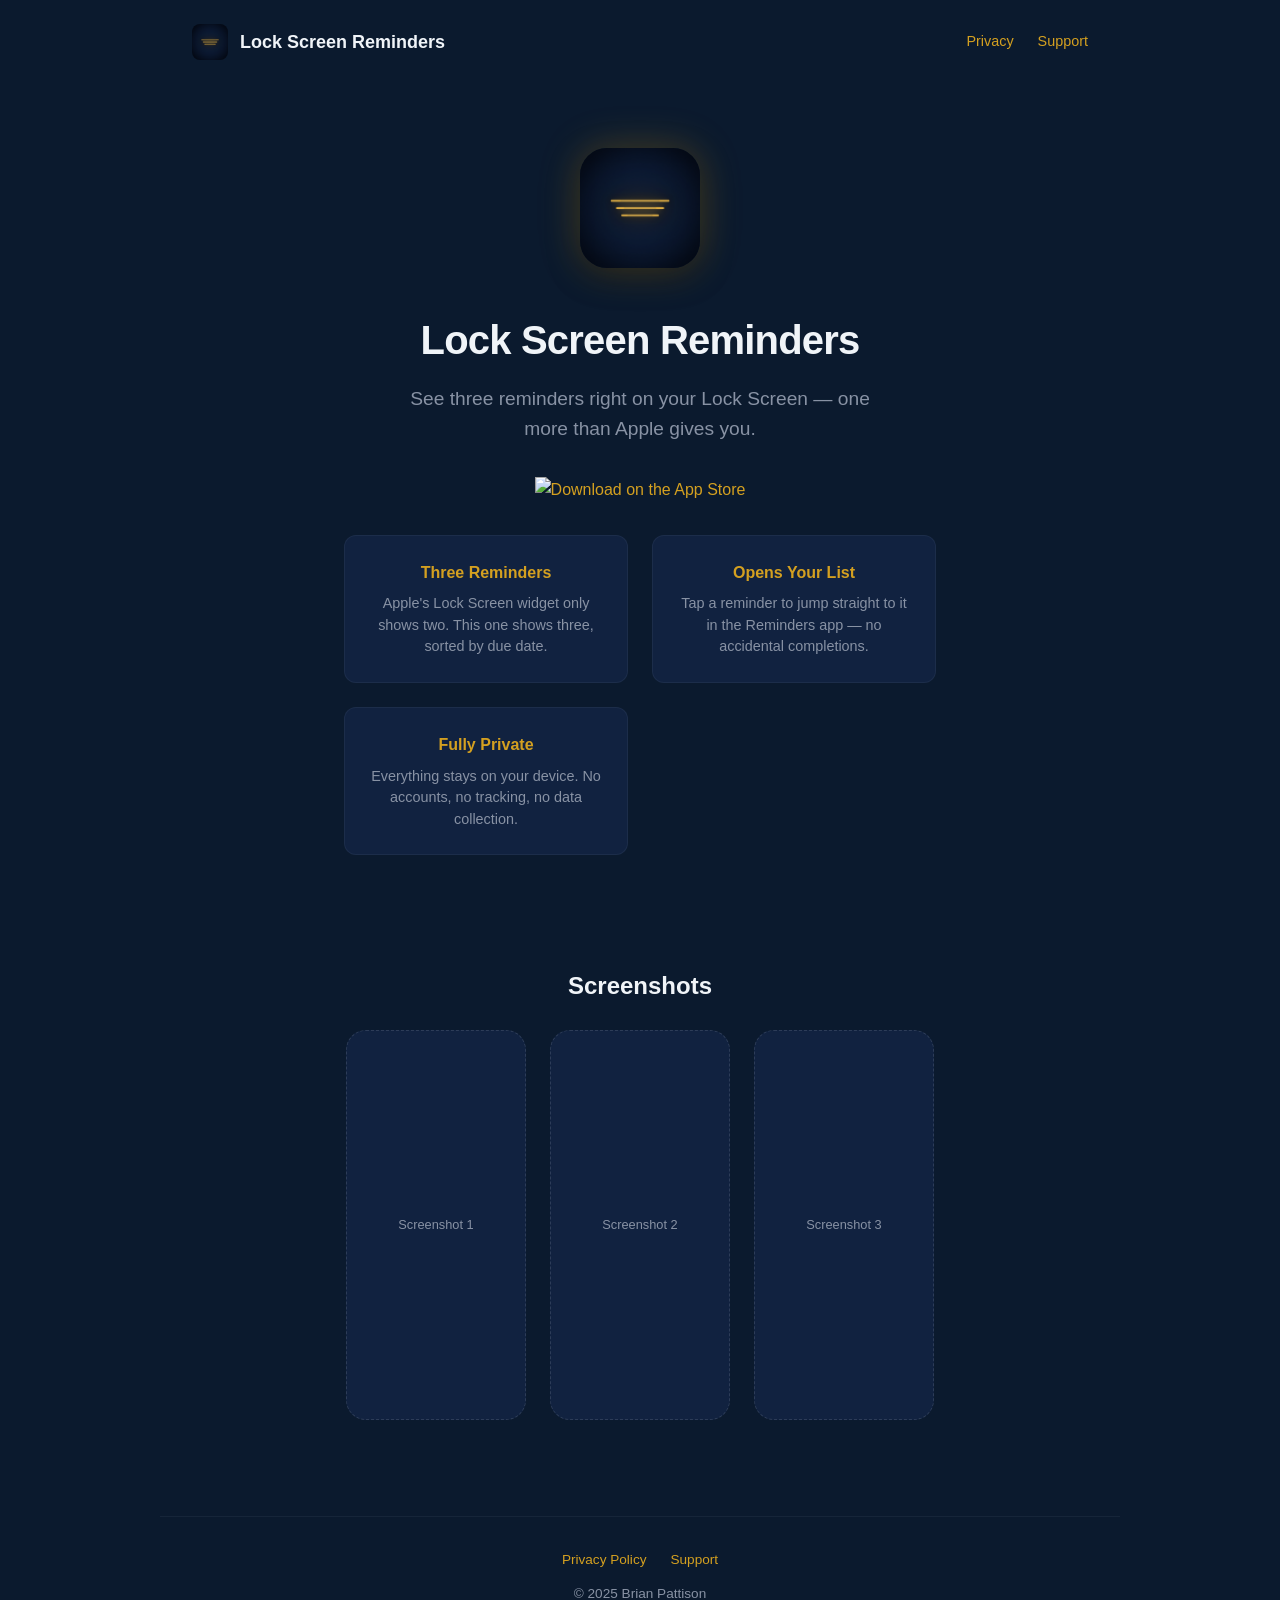
==== docs/index.html @ 913a4e99 "Move website to docs/" ====
<!DOCTYPE html>
<html lang="en">
<head>
  <meta charset="UTF-8">
  <meta name="viewport" content="width=device-width, initial-scale=1.0">
  <title>Lock Screen Reminders</title>
  <meta name="description" content="See three reminders on your Lock Screen. A simple iOS widget that shows more than Apple's default.">
  <link rel="stylesheet" href="style.css">
  <link rel="icon" href="icon.png" type="image/png">
</head>
<body>
  <header>
    <a href="/" class="logo">
      <img src="icon.png" alt="Lock Screen Reminders icon">
      Lock Screen Reminders
    </a>
    <nav>
      <a href="privacy.html">Privacy</a>
      <a href="https://github.com/brianpattison/lock-screen-reminders-app/issues">Support</a>
    </nav>
  </header>

  <main>
    <section class="hero">
      <img src="icon.png" alt="Lock Screen Reminders icon" class="app-icon">
      <h1>Lock Screen Reminders</h1>
      <p class="tagline">See three reminders right on your Lock Screen &mdash; one more than Apple gives you.</p>
      <!-- TODO: Replace with actual App Store link -->
      <a href="https://apps.apple.com/app/lock-screen-reminders/id000000000" class="app-store-badge">
        <img src="https://developer.apple.com/assets/elements/badges/download-on-the-app-store.svg" alt="Download on the App Store">
      </a>

      <div class="features">
        <div class="feature">
          <h3>Three Reminders</h3>
          <p>Apple's Lock Screen widget only shows two. This one shows three, sorted by due date.</p>
        </div>
        <div class="feature">
          <h3>Opens Your List</h3>
          <p>Tap a reminder to jump straight to it in the Reminders app &mdash; no accidental completions.</p>
        </div>
        <div class="feature">
          <h3>Fully Private</h3>
          <p>Everything stays on your device. No accounts, no tracking, no data collection.</p>
        </div>
      </div>
    </section>

    <section class="screenshots">
      <h2>Screenshots</h2>
      <div class="screenshot-grid">
        <!-- TODO: Replace with actual screenshots -->
        <div class="screenshot-placeholder">Screenshot 1</div>
        <div class="screenshot-placeholder">Screenshot 2</div>
        <div class="screenshot-placeholder">Screenshot 3</div>
      </div>
    </section>
  </main>

  <footer>
    <div class="links">
      <a href="privacy.html">Privacy Policy</a>
      <a href="https://github.com/brianpattison/lock-screen-reminders-app/issues">Support</a>
    </div>
    <p>&copy; 2025 Brian Pattison</p>
  </footer>
</body>
</html>
---- docs/style.css ----
:root {
  --navy: #0b1a2e;
  --navy-light: #112240;
  --gold: #d4a020;
  --gold-light: #e8b84a;
  --gold-glow: rgba(212, 160, 32, 0.3);
  --text: #ccd6e0;
  --text-muted: #8892a4;
  --white: #f0f4f8;
}

* {
  margin: 0;
  padding: 0;
  box-sizing: border-box;
}

html {
  scroll-behavior: smooth;
}

body {
  font-family: -apple-system, BlinkMacSystemFont, "SF Pro Display", "Segoe UI", Roboto, Helvetica, Arial, sans-serif;
  background: var(--navy);
  color: var(--text);
  line-height: 1.6;
  min-height: 100vh;
}

a {
  color: var(--gold);
  text-decoration: none;
  transition: color 0.2s;
}

a:hover {
  color: var(--gold-light);
}

/* Header */
header {
  padding: 1.5rem 2rem;
  display: flex;
  justify-content: space-between;
  align-items: center;
  max-width: 960px;
  margin: 0 auto;
}

.logo {
  display: flex;
  align-items: center;
  gap: 0.75rem;
  font-size: 1.125rem;
  font-weight: 600;
  color: var(--white);
}

.logo img {
  width: 36px;
  height: 36px;
  border-radius: 8px;
}

nav {
  display: flex;
  gap: 1.5rem;
  font-size: 0.9rem;
}

/* Hero */
.hero {
  text-align: center;
  padding: 4rem 2rem 3rem;
  max-width: 720px;
  margin: 0 auto;
}

.hero .app-icon {
  width: 120px;
  height: 120px;
  border-radius: 27px;
  margin-bottom: 2rem;
  box-shadow: 0 0 40px var(--gold-glow), 0 8px 32px rgba(0, 0, 0, 0.4);
}

.hero h1 {
  font-size: 2.5rem;
  font-weight: 700;
  color: var(--white);
  margin-bottom: 0.75rem;
  letter-spacing: -0.02em;
}

.hero .tagline {
  font-size: 1.2rem;
  color: var(--text-muted);
  margin-bottom: 2rem;
  max-width: 480px;
  margin-left: auto;
  margin-right: auto;
}

.app-store-badge {
  display: inline-block;
  transition: opacity 0.2s;
}

.app-store-badge:hover {
  opacity: 0.85;
}

.app-store-badge img {
  height: 54px;
}

/* Features */
.features {
  display: grid;
  grid-template-columns: repeat(auto-fit, minmax(240px, 1fr));
  gap: 1.5rem;
  max-width: 820px;
  margin: 2rem auto 0;
  padding: 0 2rem;
}

.feature {
  background: var(--navy-light);
  border: 1px solid rgba(204, 214, 224, 0.06);
  border-radius: 12px;
  padding: 1.5rem;
}

.feature h3 {
  color: var(--gold);
  font-size: 1rem;
  font-weight: 600;
  margin-bottom: 0.5rem;
}

.feature p {
  font-size: 0.9rem;
  color: var(--text-muted);
  line-height: 1.5;
}

/* Screenshots */
.screenshots {
  text-align: center;
  padding: 4rem 2rem;
  max-width: 820px;
  margin: 0 auto;
}

.screenshots h2 {
  font-size: 1.5rem;
  color: var(--white);
  margin-bottom: 1.5rem;
}

.screenshot-grid {
  display: flex;
  justify-content: center;
  gap: 1.5rem;
  flex-wrap: wrap;
}

.screenshot-placeholder {
  width: 180px;
  height: 390px;
  background: var(--navy-light);
  border: 1px dashed rgba(204, 214, 224, 0.15);
  border-radius: 20px;
  display: flex;
  align-items: center;
  justify-content: center;
  color: var(--text-muted);
  font-size: 0.8rem;
}

/* Footer */
footer {
  text-align: center;
  padding: 2rem;
  border-top: 1px solid rgba(204, 214, 224, 0.06);
  font-size: 0.85rem;
  color: var(--text-muted);
  max-width: 960px;
  margin: 2rem auto 0;
}

footer .links {
  display: flex;
  justify-content: center;
  gap: 1.5rem;
  margin-bottom: 0.75rem;
}

/* Privacy Policy Page */
.page {
  max-width: 680px;
  margin: 0 auto;
  padding: 2rem 2rem 4rem;
}

.page h1 {
  font-size: 2rem;
  color: var(--white);
  margin-bottom: 0.5rem;
}

.page .updated {
  color: var(--text-muted);
  font-size: 0.9rem;
  margin-bottom: 2rem;
}

.page h2 {
  font-size: 1.25rem;
  color: var(--white);
  margin-top: 2rem;
  margin-bottom: 0.5rem;
}

.page p,
.page ul {
  margin-bottom: 1rem;
  font-size: 0.95rem;
  color: var(--text);
}

.page ul {
  padding-left: 1.5rem;
}

.page li {
  margin-bottom: 0.35rem;
}

/* Responsive */
@media (max-width: 600px) {
  .hero h1 {
    font-size: 1.75rem;
  }

  .hero .tagline {
    font-size: 1rem;
  }

  header {
    flex-direction: column;
    gap: 1rem;
  }

  .screenshot-placeholder {
    width: 140px;
    height: 303px;
  }
}
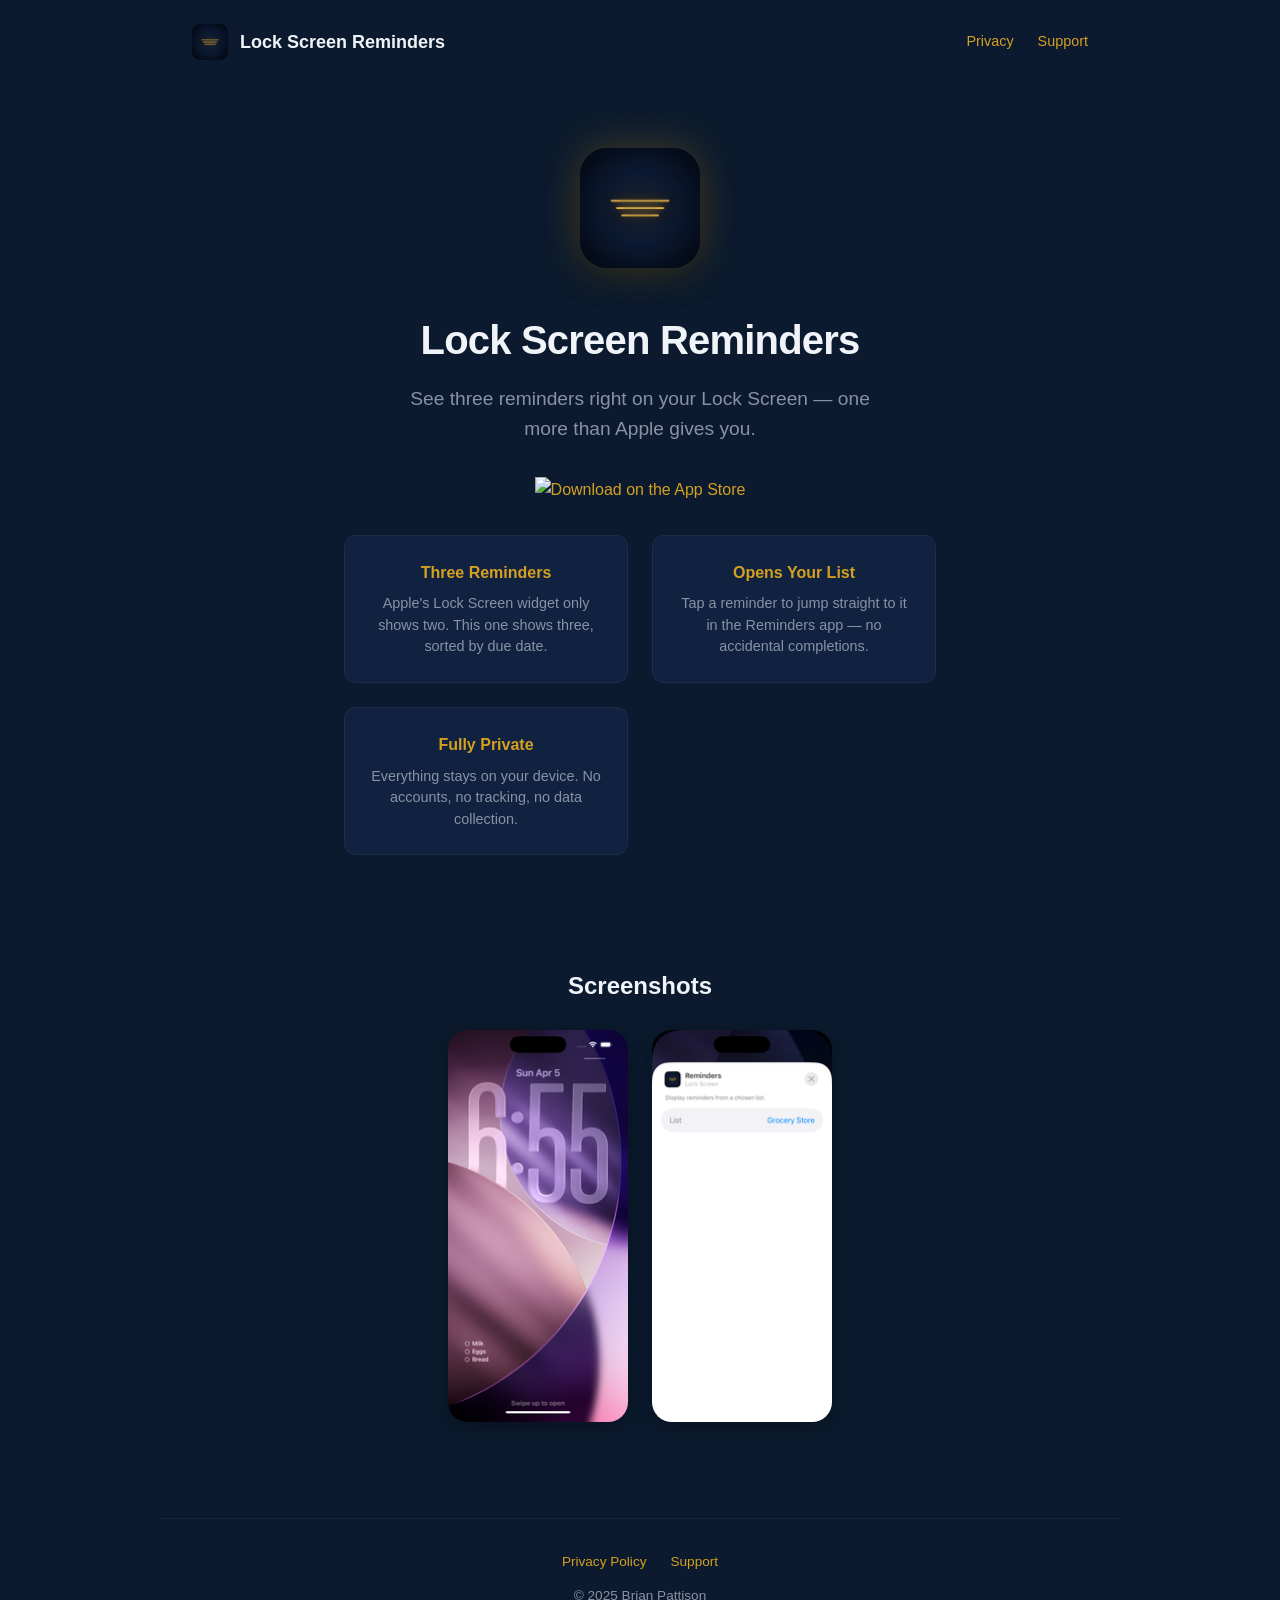
==== commit 8847e57a: "Add screenshots" ====
--- a/docs/index.html
+++ b/docs/index.html
@@ -49,10 +49,12 @@
     <section class="screenshots">
       <h2>Screenshots</h2>
       <div class="screenshot-grid">
-        <!-- TODO: Replace with actual screenshots -->
-        <div class="screenshot-placeholder">Screenshot 1</div>
-        <div class="screenshot-placeholder">Screenshot 2</div>
-        <div class="screenshot-placeholder">Screenshot 3</div>
+        <a href="screenshot-lock-screen.png" class="screenshot-link">
+          <img src="screenshot-lock-screen-thumb.png" alt="Lock Screen with Reminders Widget showing grocery list items" class="screenshot-img">
+        </a>
+        <a href="screenshot-list-selection.png" class="screenshot-link">
+          <img src="screenshot-list-selection-thumb.png" alt="Widget configuration screen with Grocery Store list selected" class="screenshot-img">
+        </a>
       </div>
     </section>
   </main>
--- a/docs/style.css
+++ b/docs/style.css
@@ -165,17 +165,24 @@
   flex-wrap: wrap;
 }
 
-.screenshot-placeholder {
+.screenshot-link {
+  display: block;
   width: 180px;
-  height: 390px;
-  background: var(--navy-light);
-  border: 1px dashed rgba(204, 214, 224, 0.15);
   border-radius: 20px;
-  display: flex;
-  align-items: center;
-  justify-content: center;
-  color: var(--text-muted);
-  font-size: 0.8rem;
+  overflow: hidden;
+  transition: transform 0.2s, box-shadow 0.2s;
+  box-shadow: 0 4px 20px rgba(0, 0, 0, 0.3);
+}
+
+.screenshot-link:hover {
+  transform: scale(1.03);
+  box-shadow: 0 8px 30px rgba(0, 0, 0, 0.5);
+}
+
+.screenshot-img {
+  width: 100%;
+  height: auto;
+  display: block;
 }
 
 /* Footer */
@@ -252,8 +259,7 @@
     gap: 1rem;
   }
 
-  .screenshot-placeholder {
+  .screenshot-link {
     width: 140px;
-    height: 303px;
-  }
-}
+  }
+}
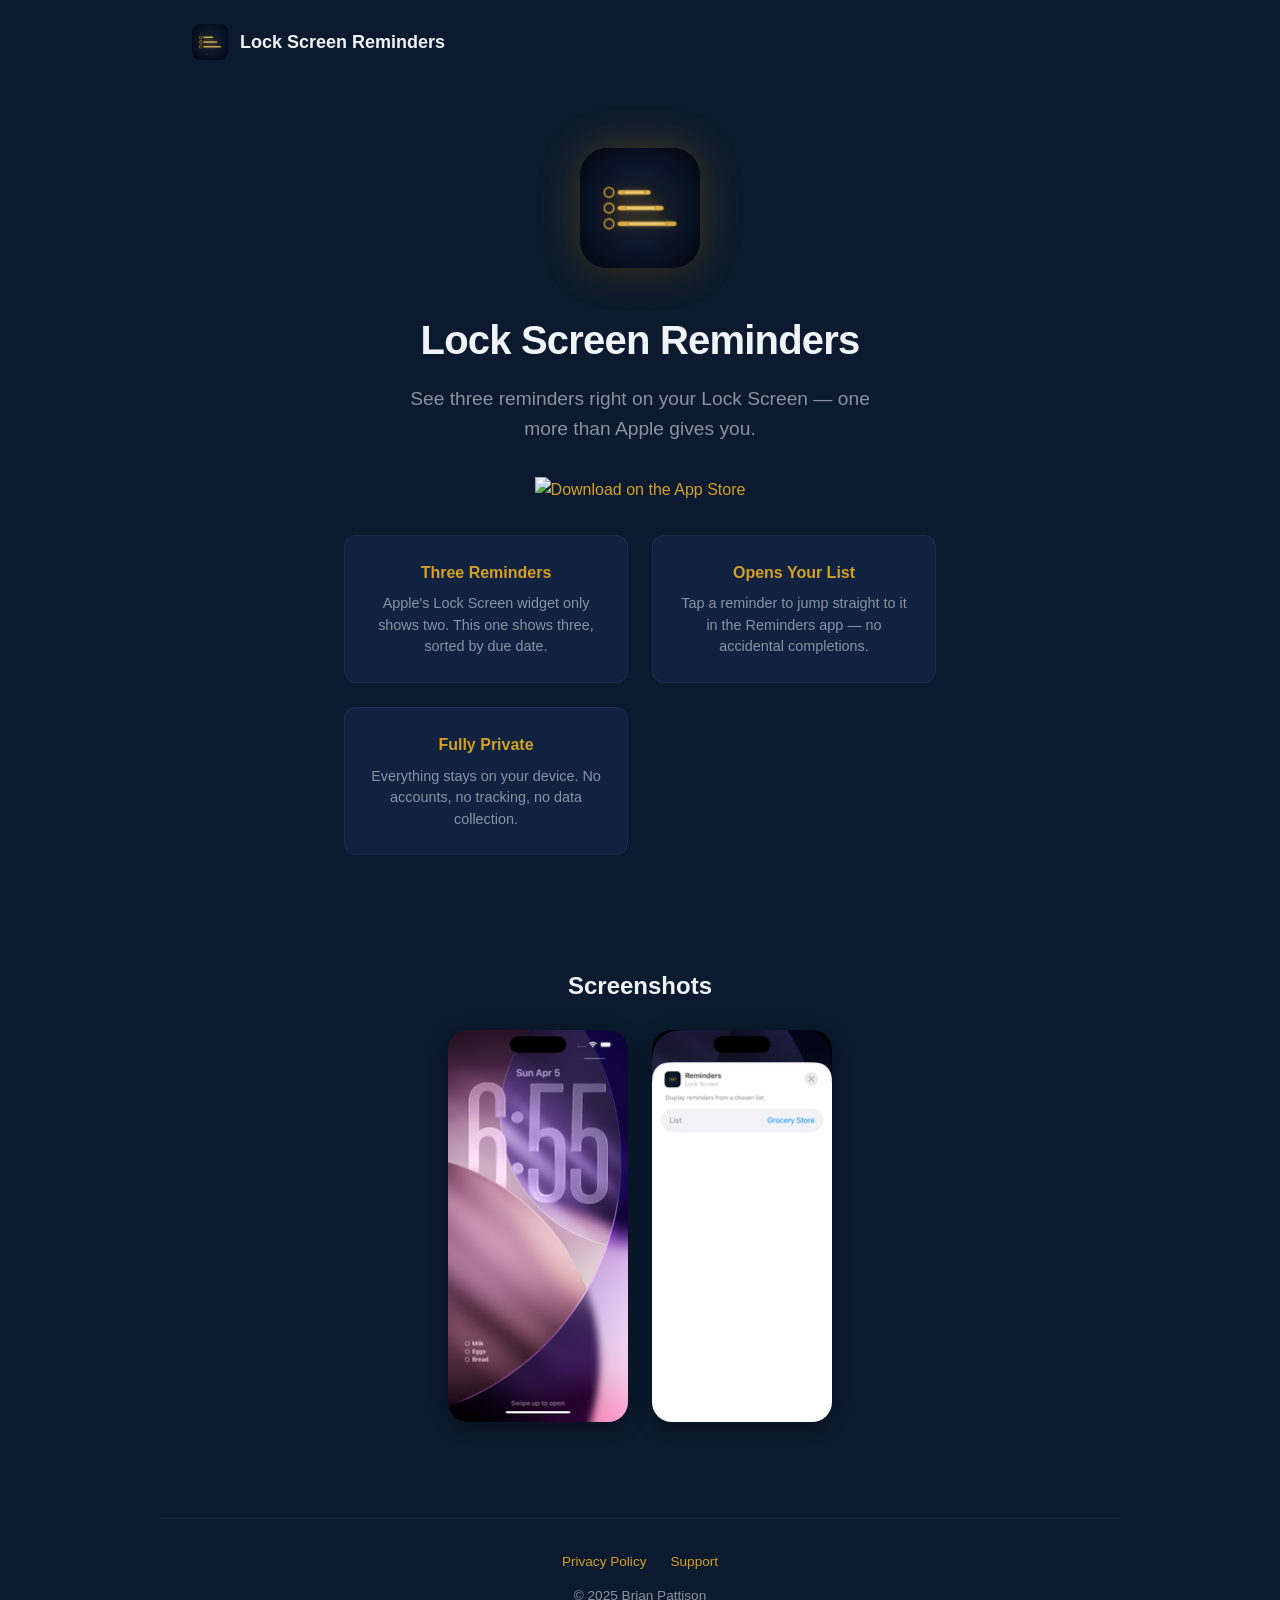
==== commit f05295de: "Add support page and update site nav links Co-Authored-By: Claude Opus 4.6 (1M context) <noreply@ant" ====
--- a/docs/index.html
+++ b/docs/index.html
@@ -14,10 +14,6 @@
       <img src="icon.png" alt="Lock Screen Reminders icon">
       Lock Screen Reminders
     </a>
-    <nav>
-      <a href="privacy.html">Privacy</a>
-      <a href="https://github.com/brianpattison/lock-screen-reminders-app/issues">Support</a>
-    </nav>
   </header>
 
   <main>
@@ -62,7 +58,7 @@
   <footer>
     <div class="links">
       <a href="privacy.html">Privacy Policy</a>
-      <a href="https://github.com/brianpattison/lock-screen-reminders-app/issues">Support</a>
+      <a href="support.html">Support</a>
     </div>
     <p>&copy; 2025 Brian Pattison</p>
   </footer>
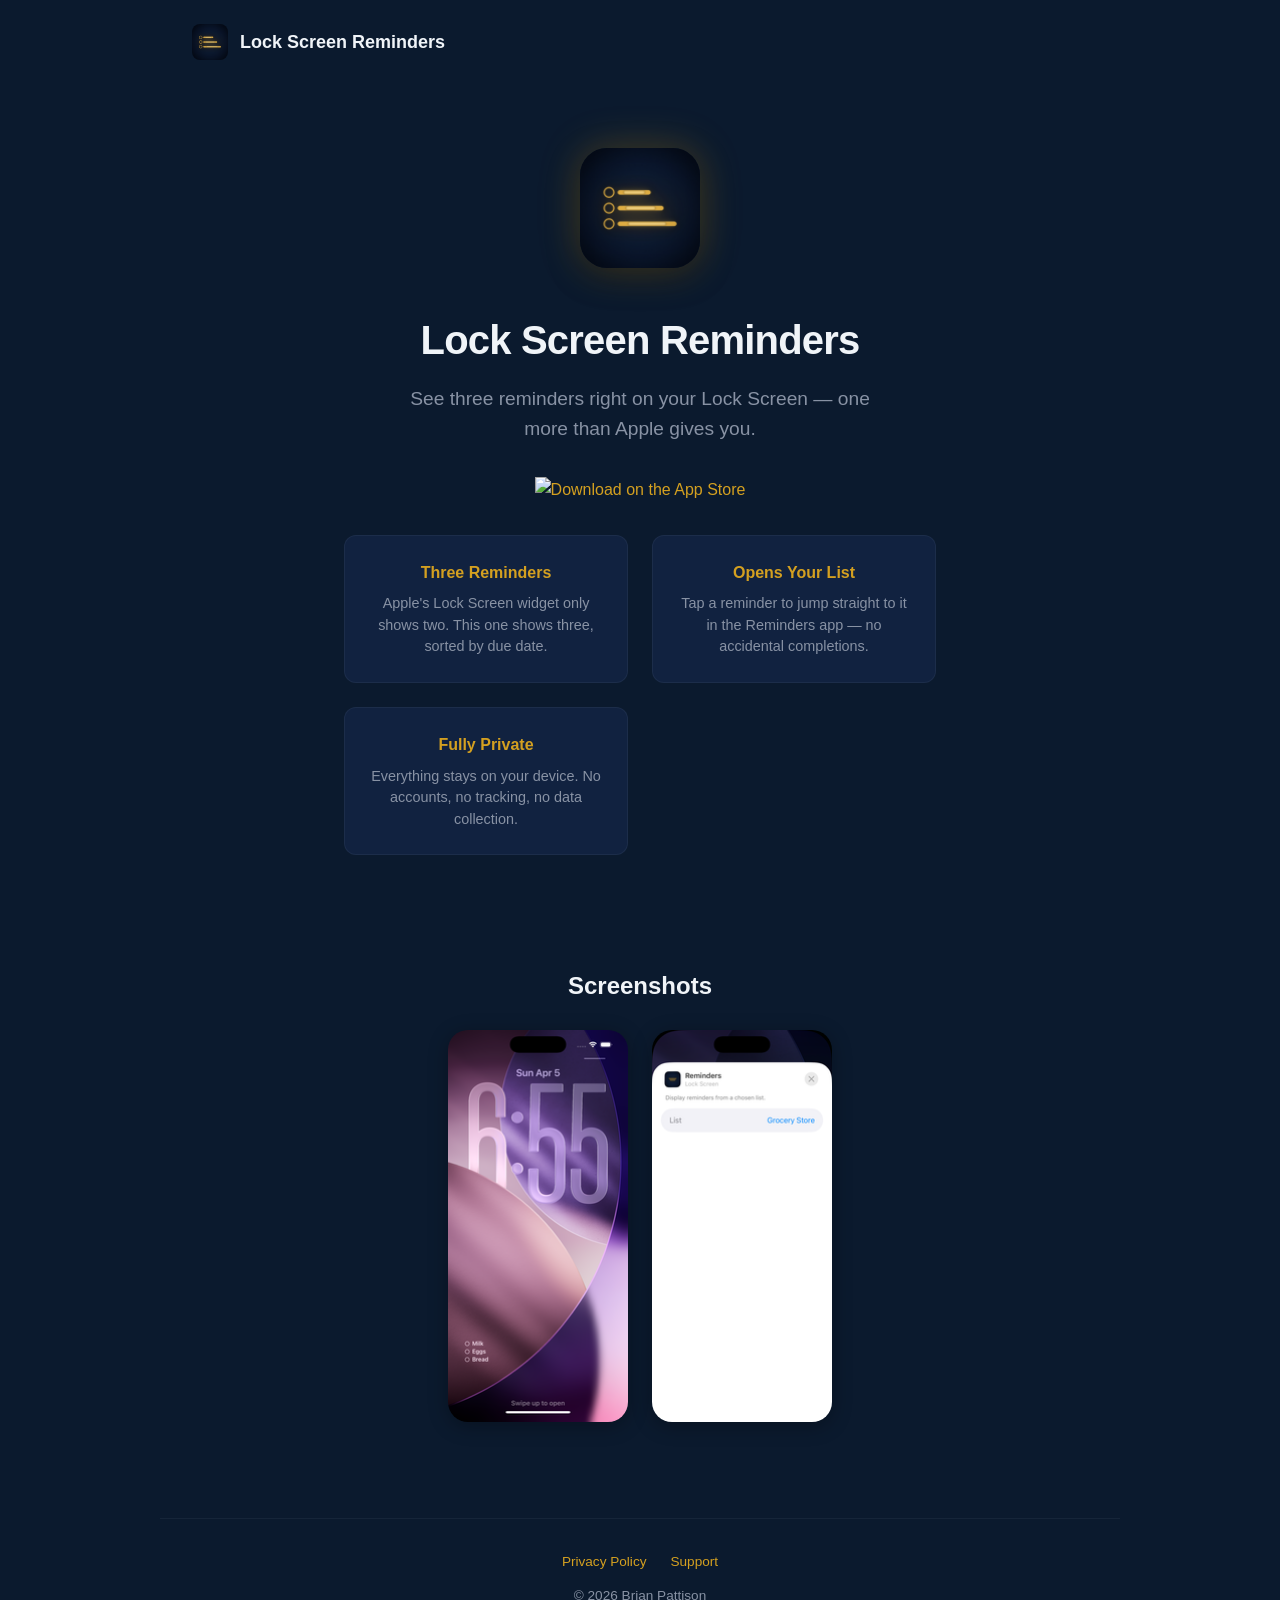
==== commit 0f1a94ba: "Update copyright year to 2026 Co-Authored-By: Claude Opus 4.6 (1M context) <noreply@anthropic.com>" ====
--- a/docs/index.html
+++ b/docs/index.html
@@ -60,7 +60,7 @@
       <a href="privacy.html">Privacy Policy</a>
       <a href="support.html">Support</a>
     </div>
-    <p>&copy; 2025 Brian Pattison</p>
+    <p>&copy; 2026 Brian Pattison</p>
   </footer>
 </body>
 </html>
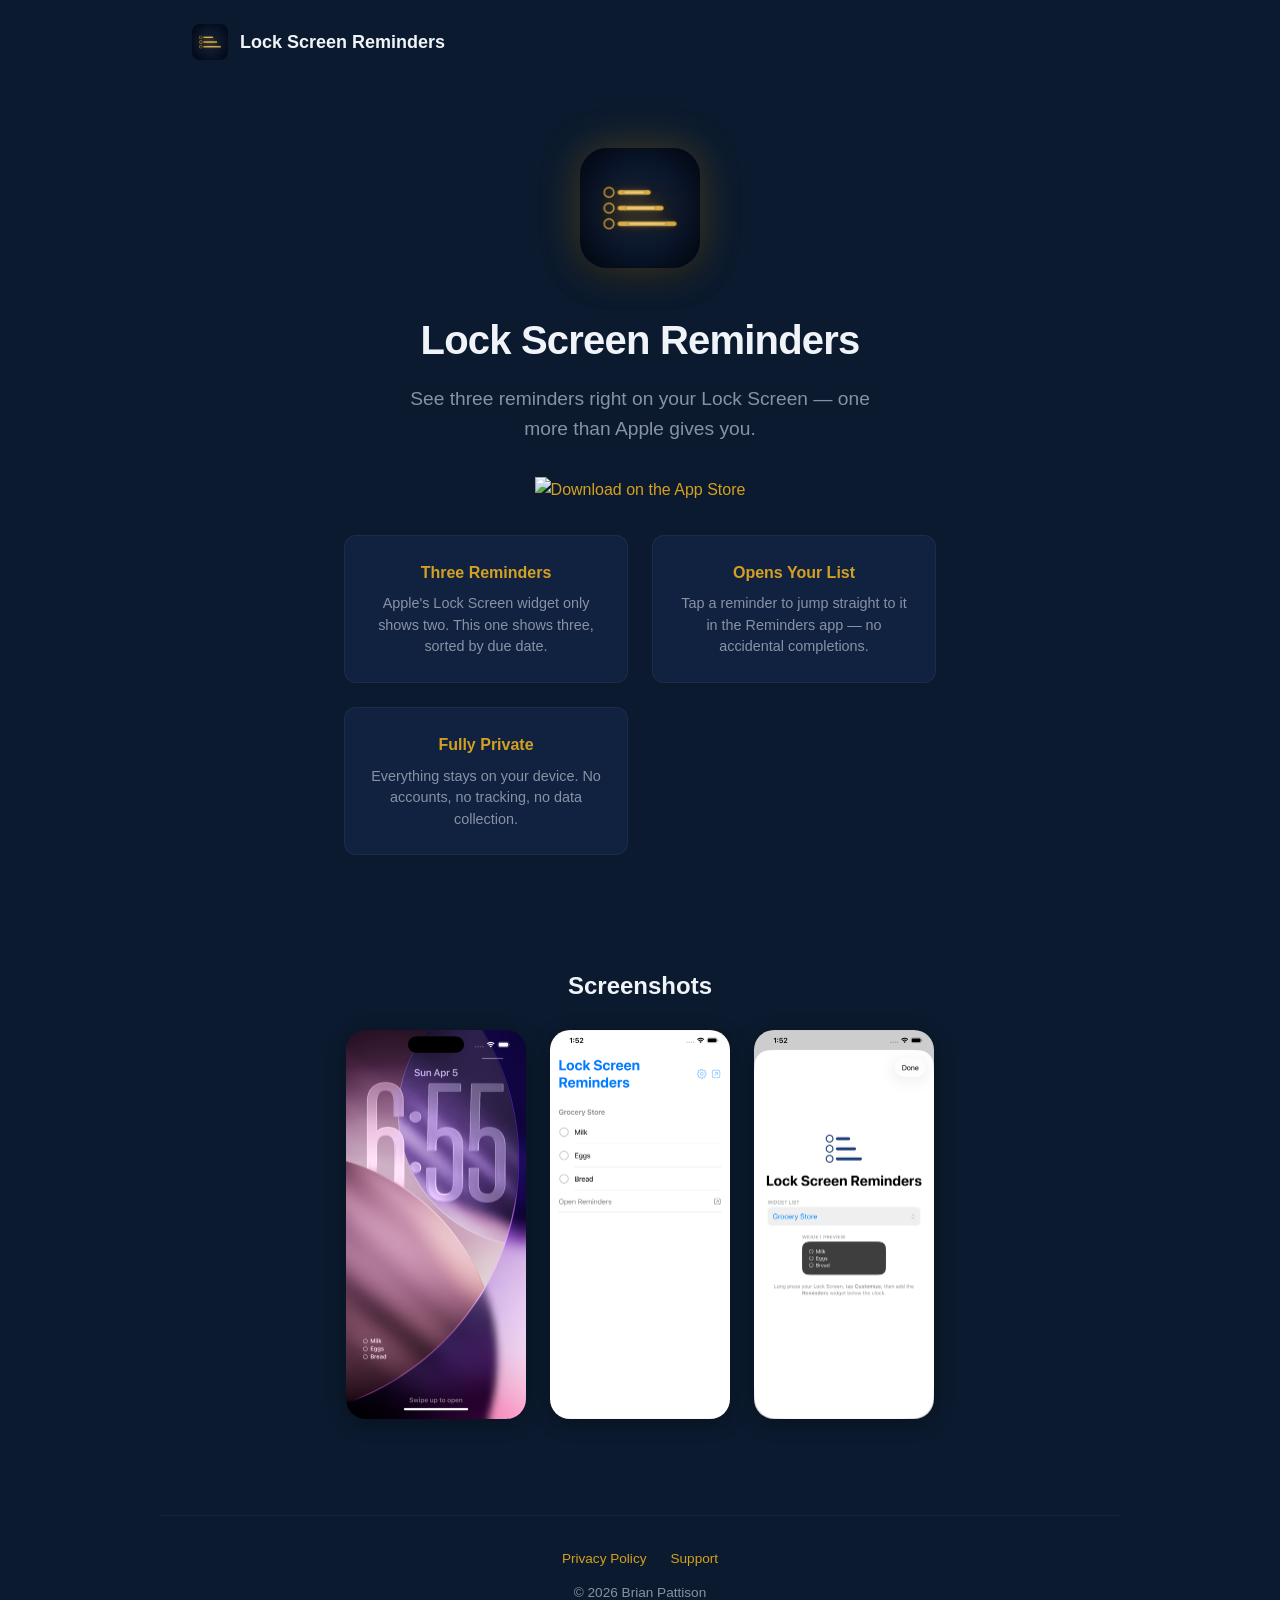
==== commit 4d25d813: "Add screenshot thumbnails and gallery view to landing page" ====
--- a/docs/index.html
+++ b/docs/index.html
@@ -45,14 +45,71 @@
     <section class="screenshots">
       <h2>Screenshots</h2>
       <div class="screenshot-grid">
-        <a href="screenshot-lock-screen.png" class="screenshot-link">
-          <img src="screenshot-lock-screen-thumb.png" alt="Lock Screen with Reminders Widget showing grocery list items" class="screenshot-img">
-        </a>
-        <a href="screenshot-list-selection.png" class="screenshot-link">
-          <img src="screenshot-list-selection-thumb.png" alt="Widget configuration screen with Grocery Store list selected" class="screenshot-img">
-        </a>
+        <button class="screenshot-link" data-index="0">
+          <img src="screenshot-lock-screen-thumb.png" alt="Lock Screen with Reminders Widget showing three reminders" class="screenshot-img">
+        </button>
+        <button class="screenshot-link" data-index="1">
+          <img src="screenshot-list-view-thumb.png" alt="App list view showing reminders from a selected list" class="screenshot-img">
+        </button>
+        <button class="screenshot-link" data-index="2">
+          <img src="screenshot-list-selection-thumb.png" alt="Widget configuration screen for choosing a Reminders list" class="screenshot-img">
+        </button>
       </div>
     </section>
+
+    <div class="gallery-overlay" id="gallery" aria-hidden="true">
+      <button class="gallery-close" aria-label="Close gallery">&times;</button>
+      <button class="gallery-arrow gallery-prev" aria-label="Previous screenshot">&#8249;</button>
+      <img class="gallery-image" id="gallery-img" src="" alt="">
+      <button class="gallery-arrow gallery-next" aria-label="Next screenshot">&#8250;</button>
+    </div>
+
+    <script>
+      (function () {
+        var images = [
+          { src: 'screenshot-lock-screen-6.5.png', alt: 'Lock Screen with Reminders Widget showing three reminders' },
+          { src: 'screenshot-list-view-6.5.png', alt: 'App list view showing reminders from a selected list' },
+          { src: 'screenshot-list-selection-6.5.png', alt: 'Widget configuration screen for choosing a Reminders list' }
+        ];
+        var overlay = document.getElementById('gallery');
+        var img = document.getElementById('gallery-img');
+        var current = 0;
+
+        function show(index) {
+          current = (index + images.length) % images.length;
+          img.src = images[current].src;
+          img.alt = images[current].alt;
+          overlay.setAttribute('aria-hidden', 'false');
+          overlay.classList.add('active');
+        }
+
+        function hide() {
+          overlay.classList.remove('active');
+          overlay.setAttribute('aria-hidden', 'true');
+        }
+
+        document.querySelectorAll('.screenshot-link').forEach(function (btn) {
+          btn.addEventListener('click', function () {
+            show(parseInt(this.dataset.index, 10));
+          });
+        });
+
+        overlay.querySelector('.gallery-close').addEventListener('click', hide);
+        overlay.querySelector('.gallery-prev').addEventListener('click', function () { show(current - 1); });
+        overlay.querySelector('.gallery-next').addEventListener('click', function () { show(current + 1); });
+
+        overlay.addEventListener('click', function (e) {
+          if (e.target === overlay) hide();
+        });
+
+        document.addEventListener('keydown', function (e) {
+          if (!overlay.classList.contains('active')) return;
+          if (e.key === 'Escape') hide();
+          else if (e.key === 'ArrowLeft') show(current - 1);
+          else if (e.key === 'ArrowRight') show(current + 1);
+        });
+      })();
+    </script>
   </main>
 
   <footer>
--- a/docs/style.css
+++ b/docs/style.css
@@ -185,6 +185,85 @@
   display: block;
 }
 
+/* Screenshot buttons reset */
+button.screenshot-link {
+  background: none;
+  border: none;
+  padding: 0;
+  cursor: pointer;
+  font: inherit;
+  color: inherit;
+}
+
+/* Gallery overlay */
+.gallery-overlay {
+  display: none;
+  position: fixed;
+  inset: 0;
+  z-index: 1000;
+  background: rgba(0, 0, 0, 0.92);
+  align-items: center;
+  justify-content: center;
+}
+
+.gallery-overlay.active {
+  display: flex;
+}
+
+.gallery-image {
+  max-height: 90vh;
+  max-width: 90vw;
+  border-radius: 20px;
+  box-shadow: 0 0 60px rgba(0, 0, 0, 0.6);
+  user-select: none;
+}
+
+.gallery-close {
+  position: absolute;
+  top: 1rem;
+  right: 1.5rem;
+  background: none;
+  border: none;
+  color: var(--white);
+  font-size: 2.5rem;
+  cursor: pointer;
+  line-height: 1;
+  opacity: 0.7;
+  transition: opacity 0.2s;
+}
+
+.gallery-close:hover {
+  opacity: 1;
+}
+
+.gallery-arrow {
+  position: absolute;
+  top: 50%;
+  transform: translateY(-50%);
+  background: none;
+  border: none;
+  color: var(--white);
+  font-size: 3.5rem;
+  cursor: pointer;
+  padding: 0.5rem;
+  line-height: 1;
+  opacity: 0.6;
+  transition: opacity 0.2s;
+  user-select: none;
+}
+
+.gallery-arrow:hover {
+  opacity: 1;
+}
+
+.gallery-prev {
+  left: 1rem;
+}
+
+.gallery-next {
+  right: 1rem;
+}
+
 /* Footer */
 footer {
   text-align: center;
